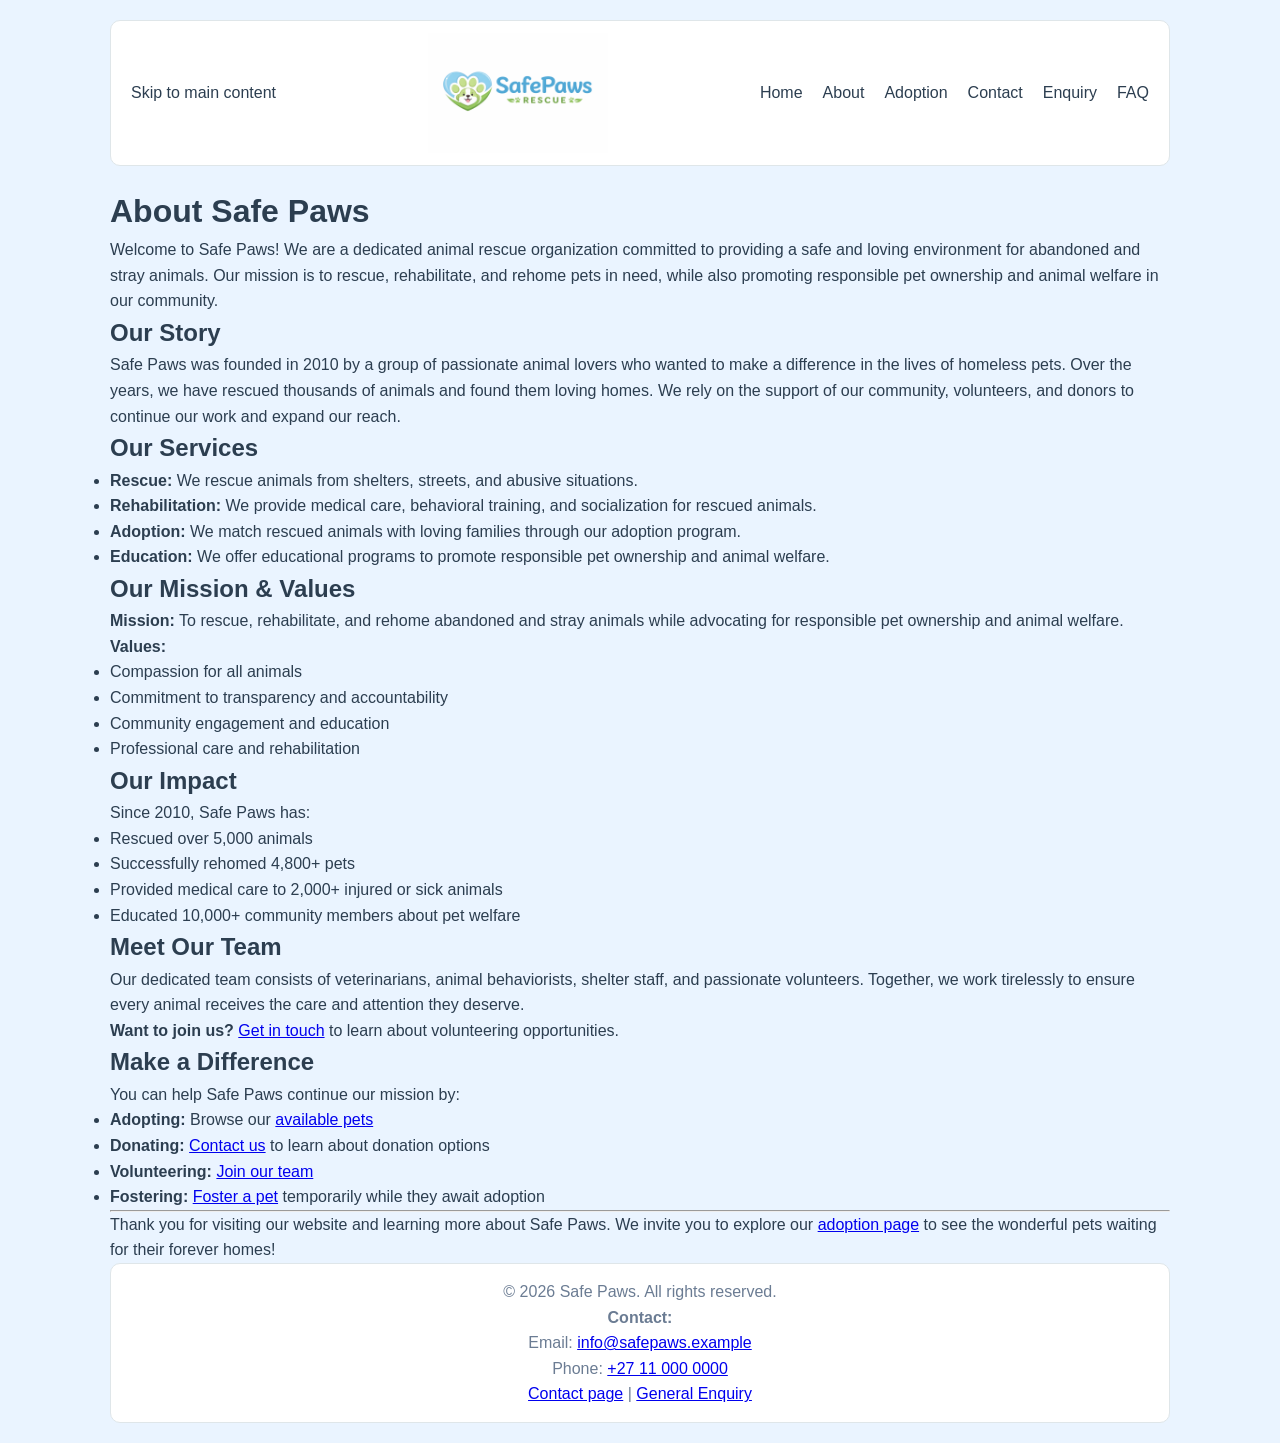
==== about.html @ 5889e3dc "Refactor website structure: add shared header, footer, and form components; update navigation and st" ====
<!DOCTYPE html>
<html lang="en">
<head>
    <meta charset="UTF-8">
    <meta name="viewport" content="width=device-width, initial-scale=1.0">
    <link rel="icon" href="./images/favicon.ico" type="image/x-icon">
    <link rel="stylesheet" href="./css/base.css">
    <title>About</title>
</head>
<body>
    <div class="container">
    <header class="navbar">
        <p><a href="#main-content">Skip to main content</a></p>
        <img src="./images/SafePaws_Logo.png" alt="Safe Paws Logo" height="120" width="180" class="logo">
        <nav aria-label="Main navigation">
            <ul>
                <li><a href="index.html">Home</a></li>
                <li><a href="about.html" aria-current="page">About</a></li>
                <li><a href="adoption.html">Adoption</a></li>
                <li><a href="contact.html">Contact</a></li>
                <li><a href="enquiry.html">Enquiry</a></li>
                <li><a href="faq.html">FAQ</a></li>
            </ul>
        </nav>
    </header>

    <main id="main-content">
        <h1>About Safe Paws</h1>
        <p>Welcome to Safe Paws! We are a dedicated animal rescue organization committed to providing a safe and loving environment for abandoned and stray animals. Our mission is to rescue, rehabilitate, and rehome pets in need, while also promoting responsible pet ownership and animal welfare in our community.</p>

        <section aria-labelledby="story-title">
            <h2 id="story-title">Our Story</h2>
            <p>Safe Paws was founded in 2010 by a group of passionate animal lovers who wanted to make a difference in the lives of homeless pets. Over the years, we have rescued thousands of animals and found them loving homes. We rely on the support of our community, volunteers, and donors to continue our work and expand our reach.</p>
        </section>

        <section aria-labelledby="services-title">
            <h2 id="services-title">Our Services</h2>
            <ul>
                <li><strong>Rescue:</strong> We rescue animals from shelters, streets, and abusive situations.</li>
                <li><strong>Rehabilitation:</strong> We provide medical care, behavioral training, and socialization for rescued animals.</li>
                <li><strong>Adoption:</strong> We match rescued animals with loving families through our adoption program.</li>
                <li><strong>Education:</strong> We offer educational programs to promote responsible pet ownership and animal welfare.</li>
            </ul>
        </section>

        <section aria-labelledby="mission-title">
            <h2 id="mission-title">Our Mission & Values</h2>
            <p><strong>Mission:</strong> To rescue, rehabilitate, and rehome abandoned and stray animals while advocating for responsible pet ownership and animal welfare.</p>
            <p><strong>Values:</strong></p>
            <ul>
                <li>Compassion for all animals</li>
                <li>Commitment to transparency and accountability</li>
                <li>Community engagement and education</li>
                <li>Professional care and rehabilitation</li>
            </ul>
        </section>

        <section aria-labelledby="impact-title">
            <h2 id="impact-title">Our Impact</h2>
            <p>Since 2010, Safe Paws has:</p>
            <ul>
                <li>Rescued over 5,000 animals</li>
                <li>Successfully rehomed 4,800+ pets</li>
                <li>Provided medical care to 2,000+ injured or sick animals</li>
                <li>Educated 10,000+ community members about pet welfare</li>
            </ul>
        </section>

        <section aria-labelledby="team-title">
            <h2 id="team-title">Meet Our Team</h2>
            <p>Our dedicated team consists of veterinarians, animal behaviorists, shelter staff, and passionate volunteers. Together, we work tirelessly to ensure every animal receives the care and attention they deserve.</p>
            <p><strong>Want to join us?</strong> <a href="contact.html">Get in touch</a> to learn about volunteering opportunities.</p>
        </section>

        <section aria-labelledby="cta-title">
            <h2 id="cta-title">Make a Difference</h2>
            <p>You can help Safe Paws continue our mission by:</p>
            <ul>
                <li><strong>Adopting:</strong> Browse our <a href="adoption.html">available pets</a></li>
                <li><strong>Donating:</strong> <a href="contact.html">Contact us</a> to learn about donation options</li>
                <li><strong>Volunteering:</strong> <a href="contact.html">Join our team</a></li>
                <li><strong>Fostering:</strong> <a href="contact.html">Foster a pet</a> temporarily while they await adoption</li>
            </ul>
        </section>

        <hr>

        <p>Thank you for visiting our website and learning more about Safe Paws. We invite you to explore our <a href="adoption.html">adoption page</a> to see the wonderful pets waiting for their forever homes!</p>
    </main>

    <footer class="footer">
        <p>&copy; 2026 Safe Paws. All rights reserved.</p>
        <p><strong>Contact:</strong></p>
        <p>Email: <a href="mailto:info@safepaws.example">info@safepaws.example</a></p>
        <p>Phone: <a href="tel:+27110000000">+27 11 000 0000</a></p>
        <p><a href="contact.html">Contact page</a> | <a href="enquiry.html">General Enquiry</a></p>
    </footer>
    </div>
</body>
</html>
---- css/base.css ----
/* =========================
   ROOT VARIABLES (THEME)
========================= */
:root {
  --primary-blue: #4a90e2;
  --soft-blue: #eaf4ff;
  --primary-green: #6fcf97;
  --soft-green: #eafaf1;
  --white: #ffffff;
  --text-dark: #2c3e50;
  --text-light: #6b7c93;
  --border-color: #dfe6e9;

  --radius: 10px;
  --spacing: 16px;
  --transition: 0.3s ease;
}

/* =========================
   GLOBAL STYLES
========================= */
* {
  margin: 0;
  padding: 0;
  box-sizing: border-box;
}

html {
  scroll-behavior: smooth;
}

@media (prefers-reduced-motion: reduce) {
  html {
    scroll-behavior: auto;
  }
}

body {
  font-family: "Segoe UI", "Helvetica Neue", Arial, sans-serif;
  background: var(--soft-blue);
  color: var(--text-dark);
  line-height: 1.6;
}

/* =========================
   CONTAINER
========================= */
.container {
  max-width: 1100px;
  margin: 0 auto;
  padding: 20px;
}

/* =========================
   NAVBAR
========================= */
.navbar {
  display: flex;
  justify-content: space-between;
  align-items: center;
  background: var(--white);
  border: 1px solid var(--border-color);
  border-radius: var(--radius);
  padding: 12px 20px;
  margin-bottom: 20px;
}

.navbar .logo {
  font-weight: bold;
  color: var(--primary-blue);
}

.navbar ul {
  display: flex;
  list-style: none;
  gap: 20px;
}

.navbar a {
  text-decoration: none;
  color: var(--text-dark);
  transition: var(--transition);
}

.navbar a:hover {
  color: var(--primary-green);
}

/* =========================
   HERO SECTION
========================= */
#hero {
  background: var(--white);
  border: 1px solid var(--border-color);
  border-radius: var(--radius);
  text-align: center;
  padding: 40px 20px;
  margin-bottom: 30px;
}

#hero h1 {
  margin-bottom: 10px;
}

#hero p {
  color: var(--text-light);
  margin-bottom: 20px;
}

#hero button {
  background: var(--primary-green);
  color: white;
  border: none;
  padding: 10px 20px;
  border-radius: var(--radius);
  cursor: pointer;
  transition: var(--transition);
}

#hero button:hover {
  background: #57b87d;
}

/* =========================
   SECTION HEADINGS
========================= */
.section-title {
  text-align: center;
  margin: 20px 0;
  font-weight: 600;
  color: var(--text-dark);
}

/* =========================
   FEATURED ANIMALS
========================= */
.cards {
  display: flex;
  gap: 20px;
  justify-content: space-between;
  margin-bottom: 30px;
}

.card {
  flex: 1;
  background: var(--white);
  border: 1px solid var(--border-color);
  border-radius: var(--radius);
  padding: 20px;
  text-align: center;
  transition: var(--transition);
}

.card:hover {
  transform: translateY(-5px);
  box-shadow: 0 4px 12px rgba(0,0,0,0.08);
}

/* =========================
   ABOUT SECTION
========================= */
.about {
  background: var(--white);
  border: 1px solid var(--border-color);
  border-radius: var(--radius);
  padding: 30px;
  margin-bottom: 30px;
}

button {
  background: var(--primary-green);
  color: white;
  border: none;
  padding: 10px 20px;
  border-radius: var(--radius);
  cursor: pointer;
  transition: var(--transition);
}

button:hover {
  background: #57b87d;
}

/* =========================
   FOOTER
========================= */
.footer {
  text-align: center;
  padding: 15px;
  background: var(--white);
  border: 1px solid var(--border-color);
  border-radius: var(--radius);
  color: var(--text-light);
}

/* =========================
   RESPONSIVE
========================= */
@media (max-width: 768px) {
  .cards {
    flex-direction: column;
  }

  .navbar ul {
    gap: 10px;
  }
}
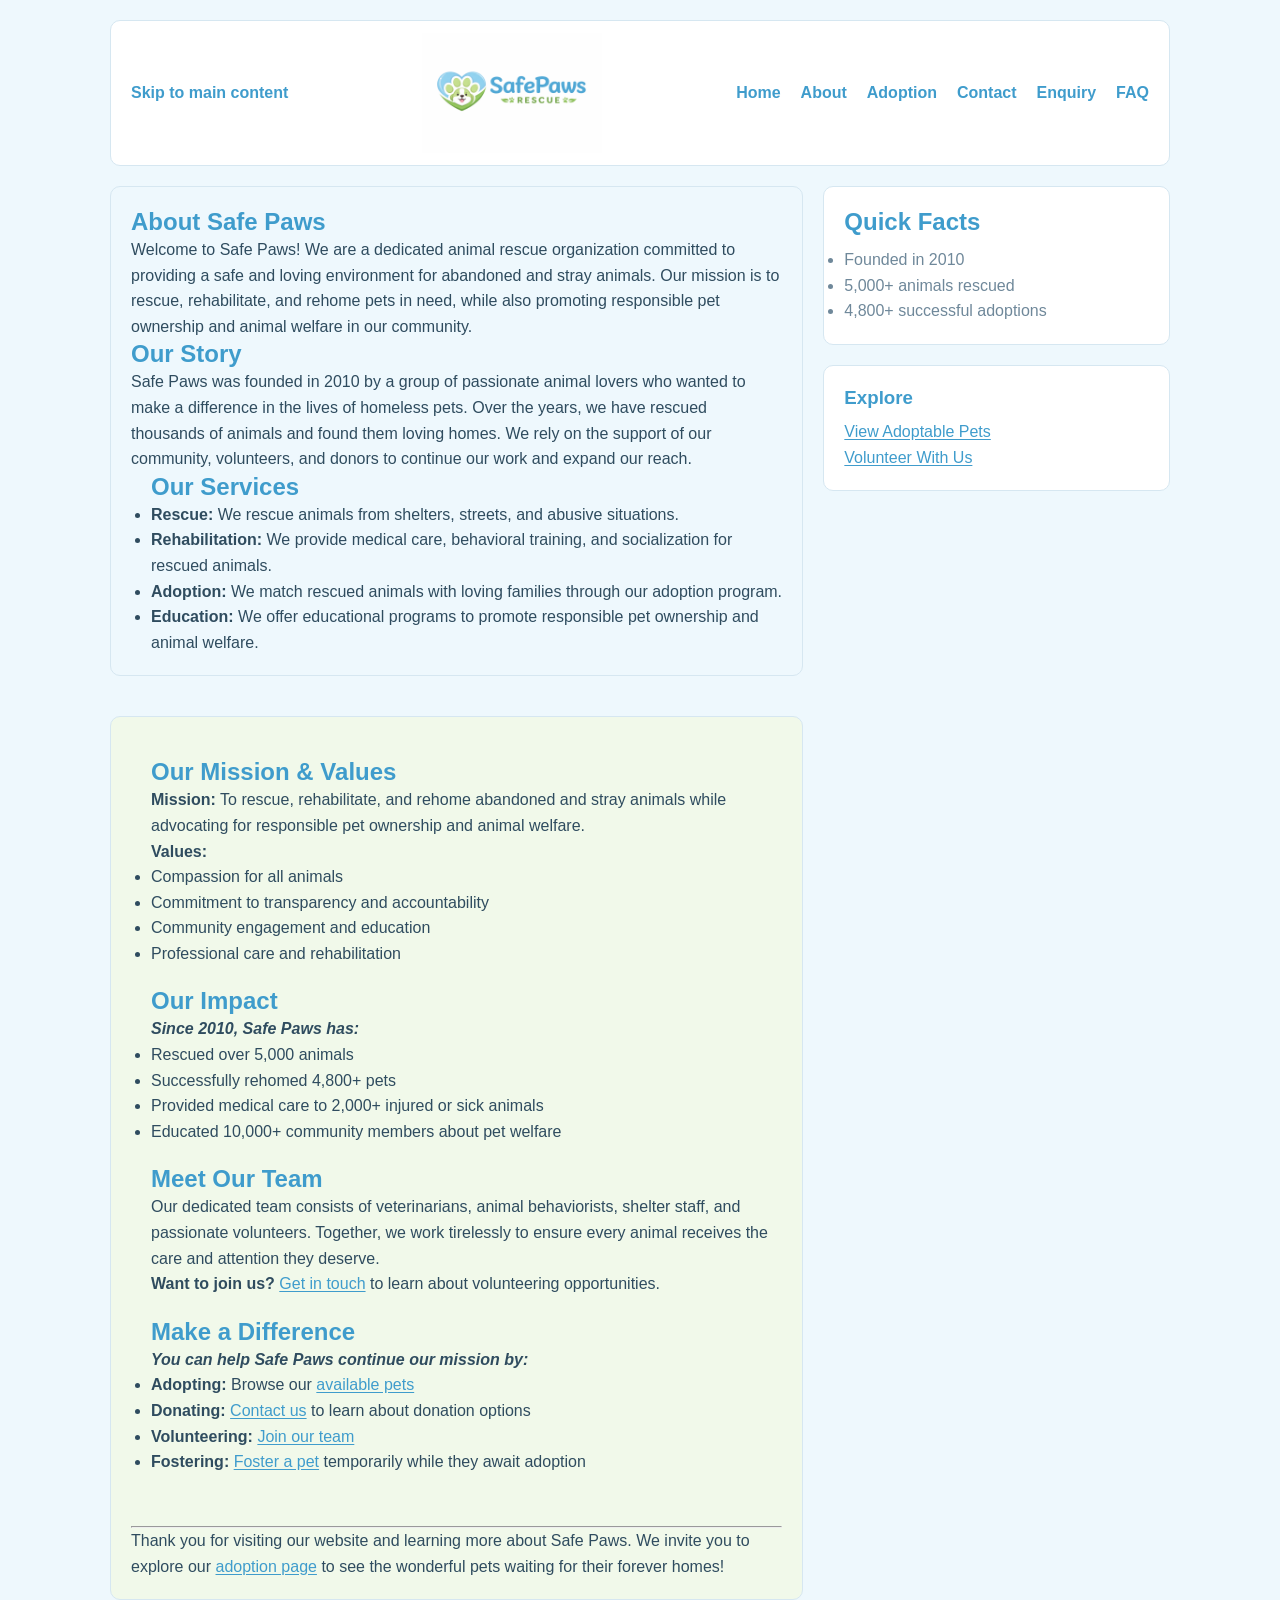
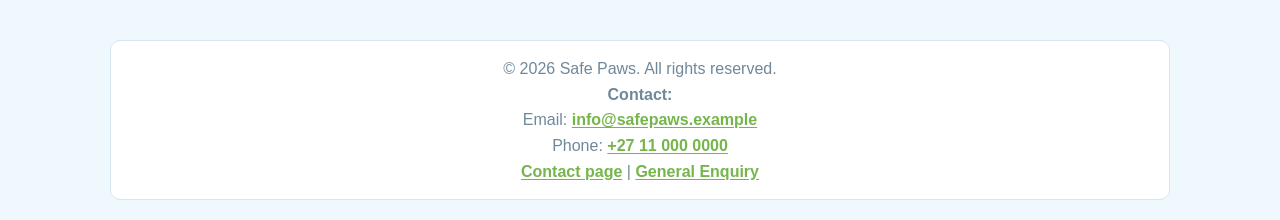
==== commit de43482b: "WIP: This is the initial commitAdd new images and create index.html for Safe Paws website - Added va" ====
--- a/about.html
+++ b/about.html
@@ -5,6 +5,7 @@
     <meta name="viewport" content="width=device-width, initial-scale=1.0">
     <link rel="icon" href="./images/favicon.ico" type="image/x-icon">
     <link rel="stylesheet" href="./css/base.css">
+    <link rel="stylesheet" href="./css/about.css">
     <title>About</title>
 </head>
 <body>
@@ -24,8 +25,9 @@
         </nav>
     </header>
 
-    <main id="main-content">
-        <h1>About Safe Paws</h1>
+    <main id="main-content" class="page-layout">
+    <section class="layout-section panel" aria-labelledby="about-main-title">
+        <h1 id="about-main-title">About Safe Paws</h1>
         <p>Welcome to Safe Paws! We are a dedicated animal rescue organization committed to providing a safe and loving environment for abandoned and stray animals. Our mission is to rescue, rehabilitate, and rehome pets in need, while also promoting responsible pet ownership and animal welfare in our community.</p>
 
         <section aria-labelledby="story-title">
@@ -33,7 +35,7 @@
             <p>Safe Paws was founded in 2010 by a group of passionate animal lovers who wanted to make a difference in the lives of homeless pets. Over the years, we have rescued thousands of animals and found them loving homes. We rely on the support of our community, volunteers, and donors to continue our work and expand our reach.</p>
         </section>
 
-        <section aria-labelledby="services-title">
+        <section class="our_service" aria-labelledby="services-title">
             <h2 id="services-title">Our Services</h2>
             <ul>
                 <li><strong>Rescue:</strong> We rescue animals from shelters, streets, and abusive situations.</li>
@@ -42,7 +44,9 @@
                 <li><strong>Education:</strong> We offer educational programs to promote responsible pet ownership and animal welfare.</li>
             </ul>
         </section>
+    </section>
 
+    <article class="layout-article panel" aria-labelledby="mission-title">
         <section aria-labelledby="mission-title">
             <h2 id="mission-title">Our Mission & Values</h2>
             <p><strong>Mission:</strong> To rescue, rehabilitate, and rehome abandoned and stray animals while advocating for responsible pet ownership and animal welfare.</p>
@@ -57,7 +61,7 @@
 
         <section aria-labelledby="impact-title">
             <h2 id="impact-title">Our Impact</h2>
-            <p>Since 2010, Safe Paws has:</p>
+            <p><strong><i>Since 2010, Safe Paws has:</i></strong></p>
             <ul>
                 <li>Rescued over 5,000 animals</li>
                 <li>Successfully rehomed 4,800+ pets</li>
@@ -74,7 +78,8 @@
 
         <section aria-labelledby="cta-title">
             <h2 id="cta-title">Make a Difference</h2>
-            <p>You can help Safe Paws continue our mission by:</p>
+            <p><strong>
+                <i>You can help Safe Paws continue our mission by:</i></strong></p>
             <ul>
                 <li><strong>Adopting:</strong> Browse our <a href="adoption.html">available pets</a></li>
                 <li><strong>Donating:</strong> <a href="contact.html">Contact us</a> to learn about donation options</li>
@@ -82,10 +87,28 @@
                 <li><strong>Fostering:</strong> <a href="contact.html">Foster a pet</a> temporarily while they await adoption</li>
             </ul>
         </section>
-
+        <br><br>
         <hr>
 
-        <p>Thank you for visiting our website and learning more about Safe Paws. We invite you to explore our <a href="adoption.html">adoption page</a> to see the wonderful pets waiting for their forever homes!</p>
+        <p>Thank you for visiting our website and learning more about Safe Paws. We invite you to explore our
+            <a href="adoption.html">adoption page</a> to see the wonderful pets waiting for their forever homes!</p>
+    </article>
+
+    <aside class="layout-aside" aria-label="About page highlights">
+        <section class="panel" aria-labelledby="about-quick-facts-title">
+            <h2 id="about-quick-facts-title">Quick Facts</h2>
+            <ul>
+                <li>Founded in 2010</li>
+                <li>5,000+ animals rescued</li>
+                <li>4,800+ successful adoptions</li>
+            </ul>
+        </section>
+        <section class="panel" aria-labelledby="about-links-title">
+            <h3 id="about-links-title">Explore</h3>
+            <p><a href="adoption.html">View Adoptable Pets</a></p>
+            <p><a href="contact.html">Volunteer With Us</a></p>
+        </section>
+    </aside>
     </main>
 
     <footer class="footer">
--- a/css/base.css
+++ b/css/base.css
@@ -2,14 +2,19 @@
    ROOT VARIABLES (THEME)
 ========================= */
 :root {
-  --primary-blue: #4a90e2;
-  --soft-blue: #eaf4ff;
-  --primary-green: #6fcf97;
-  --soft-green: #eafaf1;
+  --primary-blue: #55a9d8;
+  --soft-blue: #eef8fd;
+  --primary-green: #75b54a;
+  --soft-green: #f1f9ea;
   --white: #ffffff;
-  --text-dark: #2c3e50;
-  --text-light: #6b7c93;
-  --border-color: #dfe6e9;
+  --text-dark: #2f4c5f;
+  --text-light: #6f889a;
+  --text-soft: #7f97a7;
+  --label-dark: #29475a;
+  --text-heading: #3f9ccc;
+  --link-color: #3f9ccc;
+  --link-hover: #68a83f;
+  --border-color: #d6e7f1;
 
   --radius: 10px;
   --spacing: 16px;
@@ -42,6 +47,24 @@
   line-height: 1.6;
 }
 
+h1,
+h2,
+h3,
+h4 {
+  color: var(--text-heading);
+  line-height: 1.25;
+}
+
+a {
+  color: var(--link-color);
+  text-underline-offset: 2px;
+  transition: color var(--transition);
+}
+
+a:hover {
+  color: var(--link-hover);
+}
+
 /* =========================
    CONTAINER
 ========================= */
@@ -51,6 +74,100 @@
   padding: 20px;
 }
 
+main.page-layout {
+  display: grid;
+  grid-template-columns: 2fr 1fr;
+  grid-template-areas:
+    "section aside"
+    "article aside";
+  gap: 20px;
+  margin-bottom: 20px;
+}
+
+.layout-section {
+  grid-area: section;
+}
+
+.layout-article {
+  grid-area: article;
+}
+
+.layout-aside {
+  grid-area: aside;
+}
+
+.panel {
+  background: var(--white);
+  border: 1px solid var(--border-color);
+  border-radius: var(--radius);
+  padding: 20px;
+  margin-bottom: 20px;
+}
+
+.layout-aside .panel h2,
+.layout-aside .panel h3 {
+  margin-bottom: 10px;
+}
+
+.layout-aside .panel p,
+.layout-aside .panel li {
+  color: var(--text-light);
+}
+
+.slideshow {
+  position: relative;
+  width: 100%;
+  max-width: 320px;
+  height: 260px;
+  margin: 0 auto;
+  border-radius: var(--radius);
+  overflow: hidden;
+  border: 1px solid var(--border-color);
+}
+
+.slide {
+  position: absolute;
+  inset: 0;
+  opacity: 0;
+  animation: fadeSlide 12s infinite;
+}
+
+.slide img {
+  width: 100%;
+  height: 100%;
+  object-fit: cover;
+}
+
+.slide:nth-child(1) {
+  animation-delay: 0s;
+}
+
+.slide:nth-child(2) {
+  animation-delay: 4s;
+}
+
+.slide:nth-child(3) {
+  animation-delay: 8s;
+}
+
+@keyframes fadeSlide {
+  0% {
+    opacity: 0;
+  }
+  8% {
+    opacity: 1;
+  }
+  28% {
+    opacity: 1;
+  }
+  36% {
+    opacity: 0;
+  }
+  100% {
+    opacity: 0;
+  }
+}
+
 /* =========================
    NAVBAR
 ========================= */
@@ -78,12 +195,13 @@
 
 .navbar a {
   text-decoration: none;
-  color: var(--text-dark);
+  color: var(--text-heading);
+  font-weight: 600;
   transition: var(--transition);
 }
 
 .navbar a:hover {
-  color: var(--primary-green);
+  color: var(--link-hover);
 }
 
 /* =========================
@@ -128,7 +246,7 @@
   text-align: center;
   margin: 20px 0;
   font-weight: 600;
-  color: var(--text-dark);
+  color: var(--text-heading);
 }
 
 /* =========================
@@ -156,6 +274,24 @@
   box-shadow: 0 4px 12px rgba(0,0,0,0.08);
 }
 
+.card p,
+.card figcaption,
+.card details {
+  color: var(--text-soft);
+}
+
+label,
+legend {
+  color: var(--label-dark);
+  font-weight: 600;
+}
+
+input,
+select,
+textarea {
+  color: var(--text-dark);
+}
+
 /* =========================
    ABOUT SECTION
 ========================= */
@@ -193,10 +329,27 @@
   color: var(--text-light);
 }
 
+.footer a {
+  color: var(--primary-green);
+  font-weight: 600;
+}
+
+.footer a:hover {
+  color: var(--text-heading);
+}
+
 /* =========================
    RESPONSIVE
 ========================= */
 @media (max-width: 768px) {
+  main.page-layout {
+    grid-template-columns: 1fr;
+    grid-template-areas:
+      "section"
+      "article"
+      "aside";
+  }
+
   .cards {
     flex-direction: column;
   }
--- a/css/about.css
+++ b/css/about.css
@@ -0,0 +1,15 @@
+/* Page-specific styles for about.html */
+.layout-section {
+    background: var(--soft-blue);
+}
+.our_service {
+    margin-left: 20px;
+}
+.layout-article {
+    background: var(--soft-green);
+}
+.layout-article section {
+    margin-left: 20px;
+    margin-top: 20px;
+}
+/* Add about page overrides below this line */
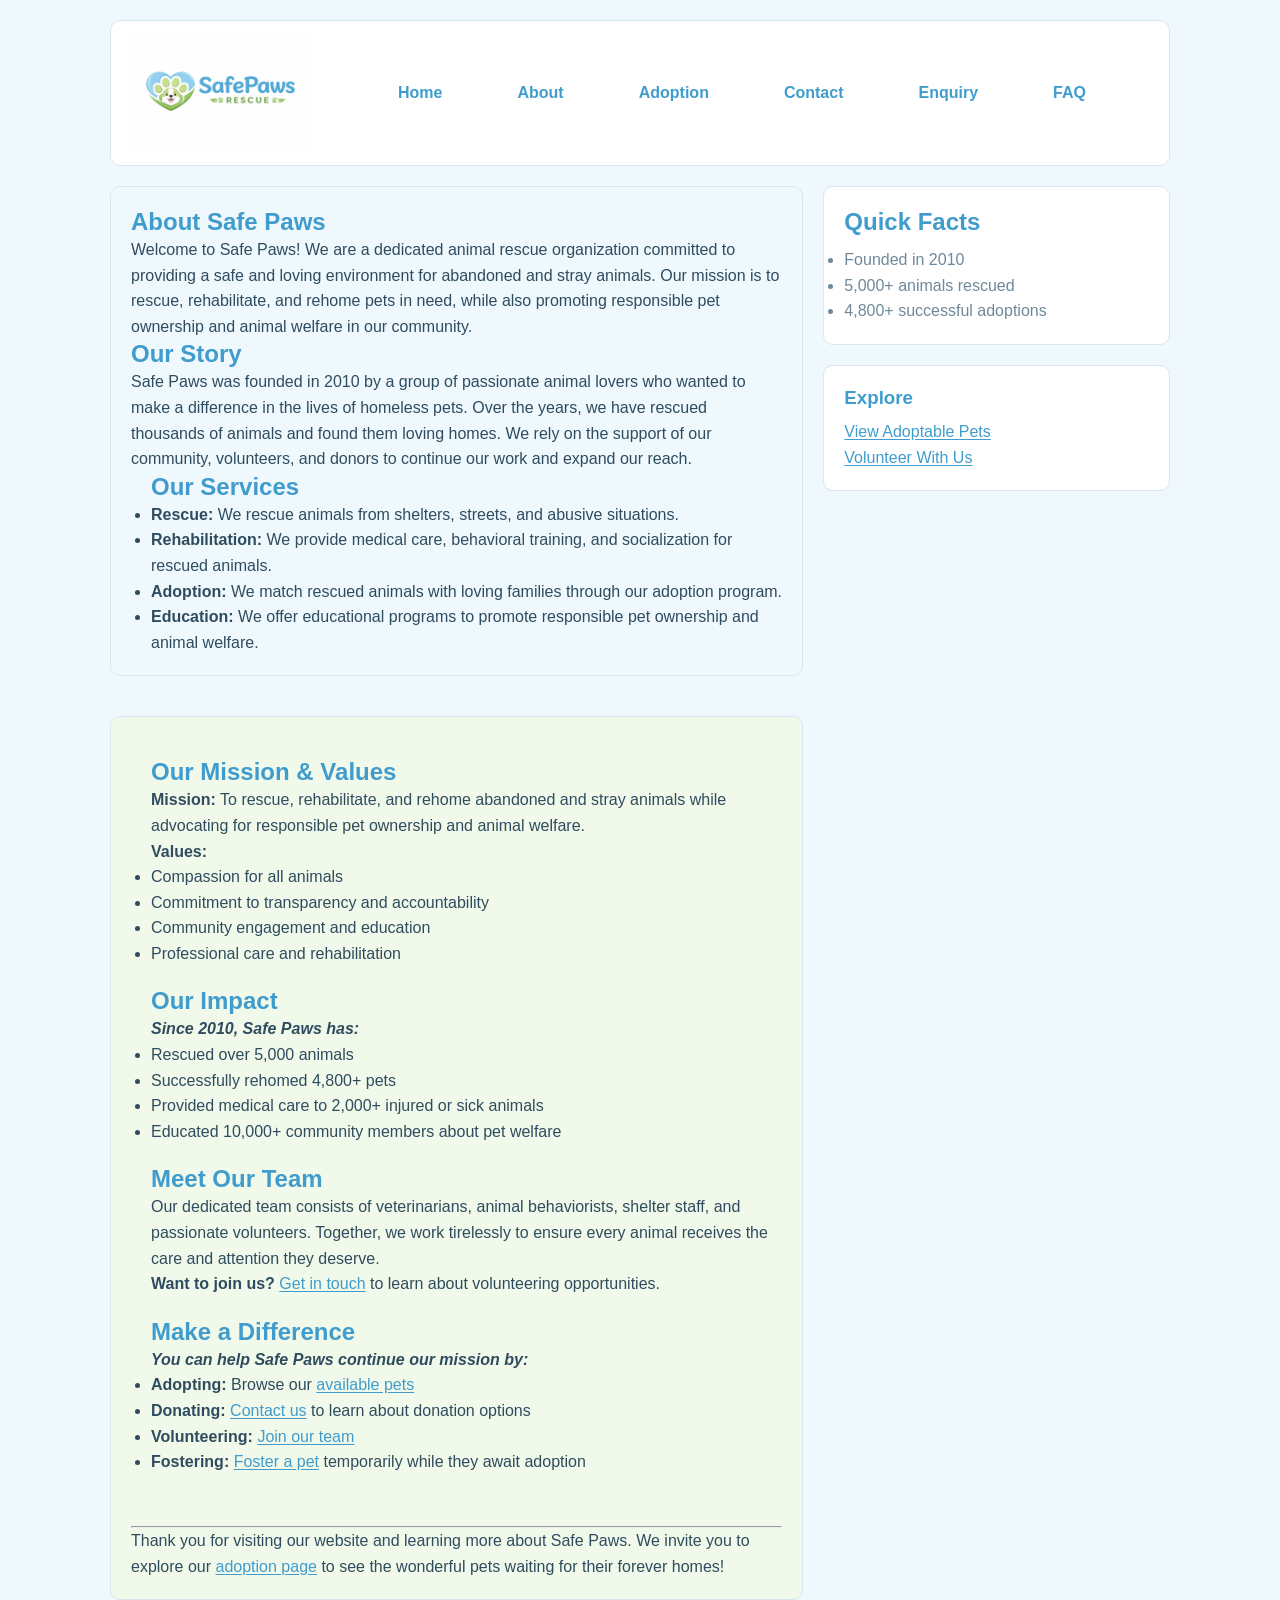
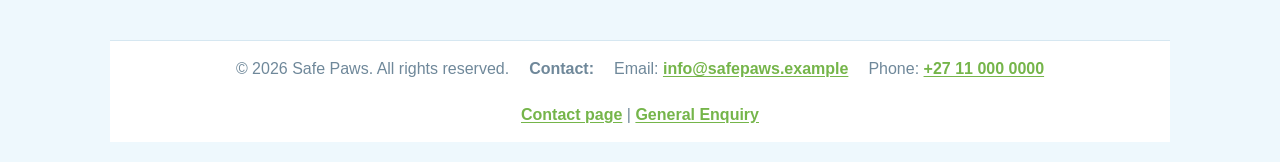
==== commit 183f9657: "WIP added styling for few pages Co-authored-by: Copilot <copilot@github.com>" ====
--- a/about.html
+++ b/about.html
@@ -11,7 +11,6 @@
 <body>
     <div class="container">
     <header class="navbar">
-        <p><a href="#main-content">Skip to main content</a></p>
         <img src="./images/SafePaws_Logo.png" alt="Safe Paws Logo" height="120" width="180" class="logo">
         <nav aria-label="Main navigation">
             <ul>
--- a/css/base.css
+++ b/css/base.css
@@ -173,8 +173,9 @@
 ========================= */
 .navbar {
   display: flex;
-  justify-content: space-between;
+  justify-content: flex-start;
   align-items: center;
+  gap: 24px;
   background: var(--white);
   border: 1px solid var(--border-color);
   border-radius: var(--radius);
@@ -185,12 +186,20 @@
 .navbar .logo {
   font-weight: bold;
   color: var(--primary-blue);
+  flex-shrink: 0;
+}
+
+.navbar nav {
+  flex: 1;
 }
 
 .navbar ul {
   display: flex;
+  justify-content: space-evenly;
+  align-items: center;
   list-style: none;
-  gap: 20px;
+  gap: 12px;
+  width: 100%;
 }
 
 .navbar a {
@@ -321,12 +330,16 @@
    FOOTER
 ========================= */
 .footer {
-  text-align: center;
-  padding: 15px;
-  background: var(--white);
-  border: 1px solid var(--border-color);
-  border-radius: var(--radius);
+  padding: 15px 20px;
+  background: var(--white);
+  border-top: 1px solid var(--border-color);
   color: var(--text-light);
+  gap: 20px;
+  justify-content: center;
+  flex-wrap: wrap; /* allow wrapping on small screens */
+  display: flex;
+  text-align: left; /* align left for better readability */
+
 }
 
 .footer a {
@@ -336,6 +349,9 @@
 
 .footer a:hover {
   color: var(--text-heading);
+}
+.footer p {
+    margin: 0;
 }
 
 /* =========================
@@ -355,6 +371,8 @@
   }
 
   .navbar ul {
+    justify-content: center;
+    flex-wrap: wrap;
     gap: 10px;
   }
 }
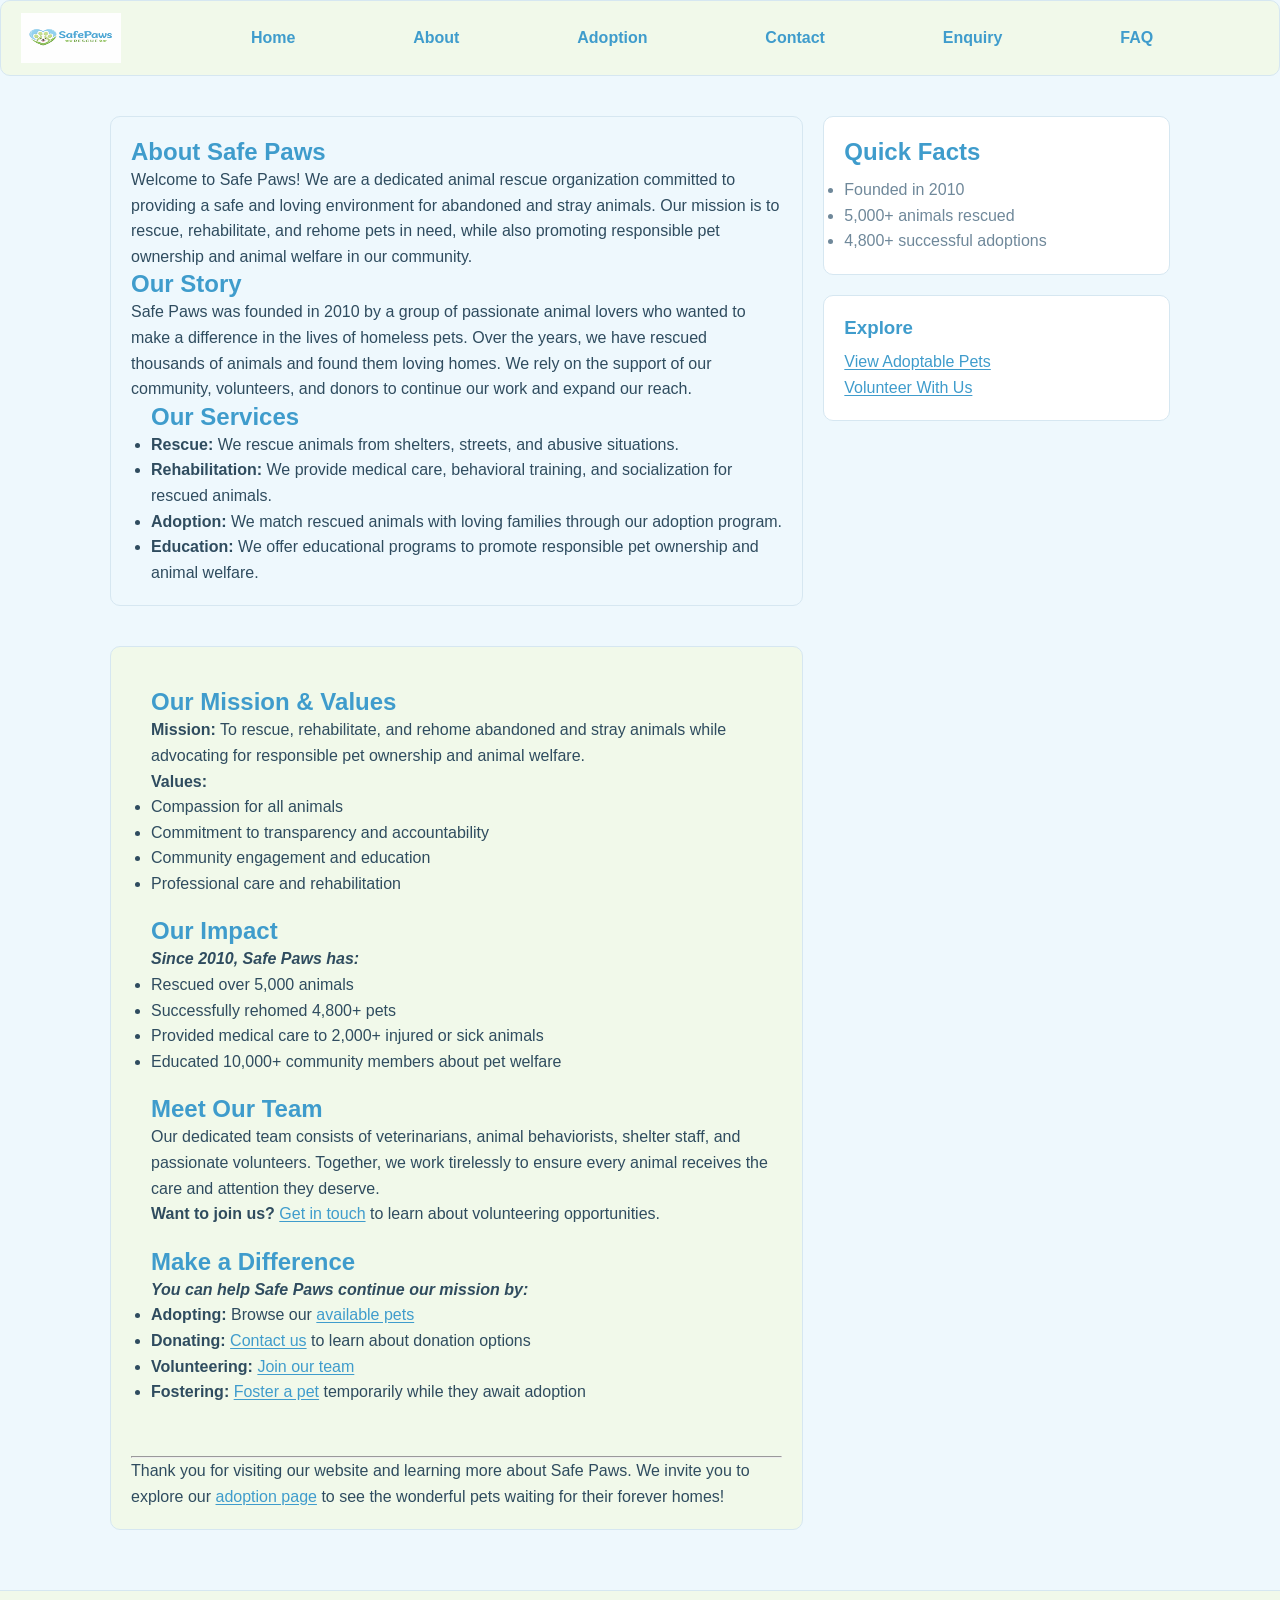
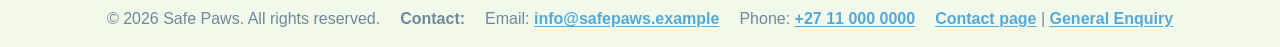
==== commit 9dc7f050: "Refactor: Update logo size and footer structure across multiple pages; enhance styling in CSS Co-aut" ====
--- a/about.html
+++ b/about.html
@@ -9,9 +9,8 @@
     <title>About</title>
 </head>
 <body>
-    <div class="container">
     <header class="navbar">
-        <img src="./images/SafePaws_Logo.png" alt="Safe Paws Logo" height="120" width="180" class="logo">
+        <img src="./images/SafePaws_Logo.png" alt="Safe Paws Logo" height="50" width="100" class="logo">
         <nav aria-label="Main navigation">
             <ul>
                 <li><a href="index.html">Home</a></li>
@@ -23,6 +22,7 @@
             </ul>
         </nav>
     </header>
+    <div class="container">
 
     <main id="main-content" class="page-layout">
     <section class="layout-section panel" aria-labelledby="about-main-title">
@@ -110,13 +110,13 @@
     </aside>
     </main>
 
-    <footer class="footer">
-        <p>&copy; 2026 Safe Paws. All rights reserved.</p>
-        <p><strong>Contact:</strong></p>
-        <p>Email: <a href="mailto:info@safepaws.example">info@safepaws.example</a></p>
-        <p>Phone: <a href="tel:+27110000000">+27 11 000 0000</a></p>
-        <p><a href="contact.html">Contact page</a> | <a href="enquiry.html">General Enquiry</a></p>
-    </footer>
-    </div>
+</div>
+<footer class="footer">
+    <p>&copy; 2026 Safe Paws. All rights reserved.</p>
+    <p><strong>Contact:</strong></p>
+    <p>Email: <a href="mailto:info@safepaws.example">info@safepaws.example</a></p>
+    <p>Phone: <a href="tel:+27110000000">+27 11 000 0000</a></p>
+    <p><a href="contact.html">Contact page</a> | <a href="enquiry.html">General Enquiry</a></p>
+</footer>
 </body>
 </html>
--- a/css/base.css
+++ b/css/base.css
@@ -176,7 +176,7 @@
   justify-content: flex-start;
   align-items: center;
   gap: 24px;
-  background: var(--white);
+  background: var(--soft-green);
   border: 1px solid var(--border-color);
   border-radius: var(--radius);
   padding: 12px 20px;
@@ -294,6 +294,11 @@
   color: var(--label-dark);
   font-weight: 600;
 }
+fieldset {
+  border: none;
+  padding: 0;
+  margin: 0;
+}
 
 input,
 select,
@@ -331,7 +336,7 @@
 ========================= */
 .footer {
   padding: 15px 20px;
-  background: var(--white);
+  background: var(--soft-green);
   border-top: 1px solid var(--border-color);
   color: var(--text-light);
   gap: 20px;
@@ -343,12 +348,12 @@
 }
 
 .footer a {
-  color: var(--primary-green);
+  color: var(--primary-blue);
   font-weight: 600;
 }
 
 .footer a:hover {
-  color: var(--text-heading);
+  color: var(--text-dark);
 }
 .footer p {
     margin: 0;
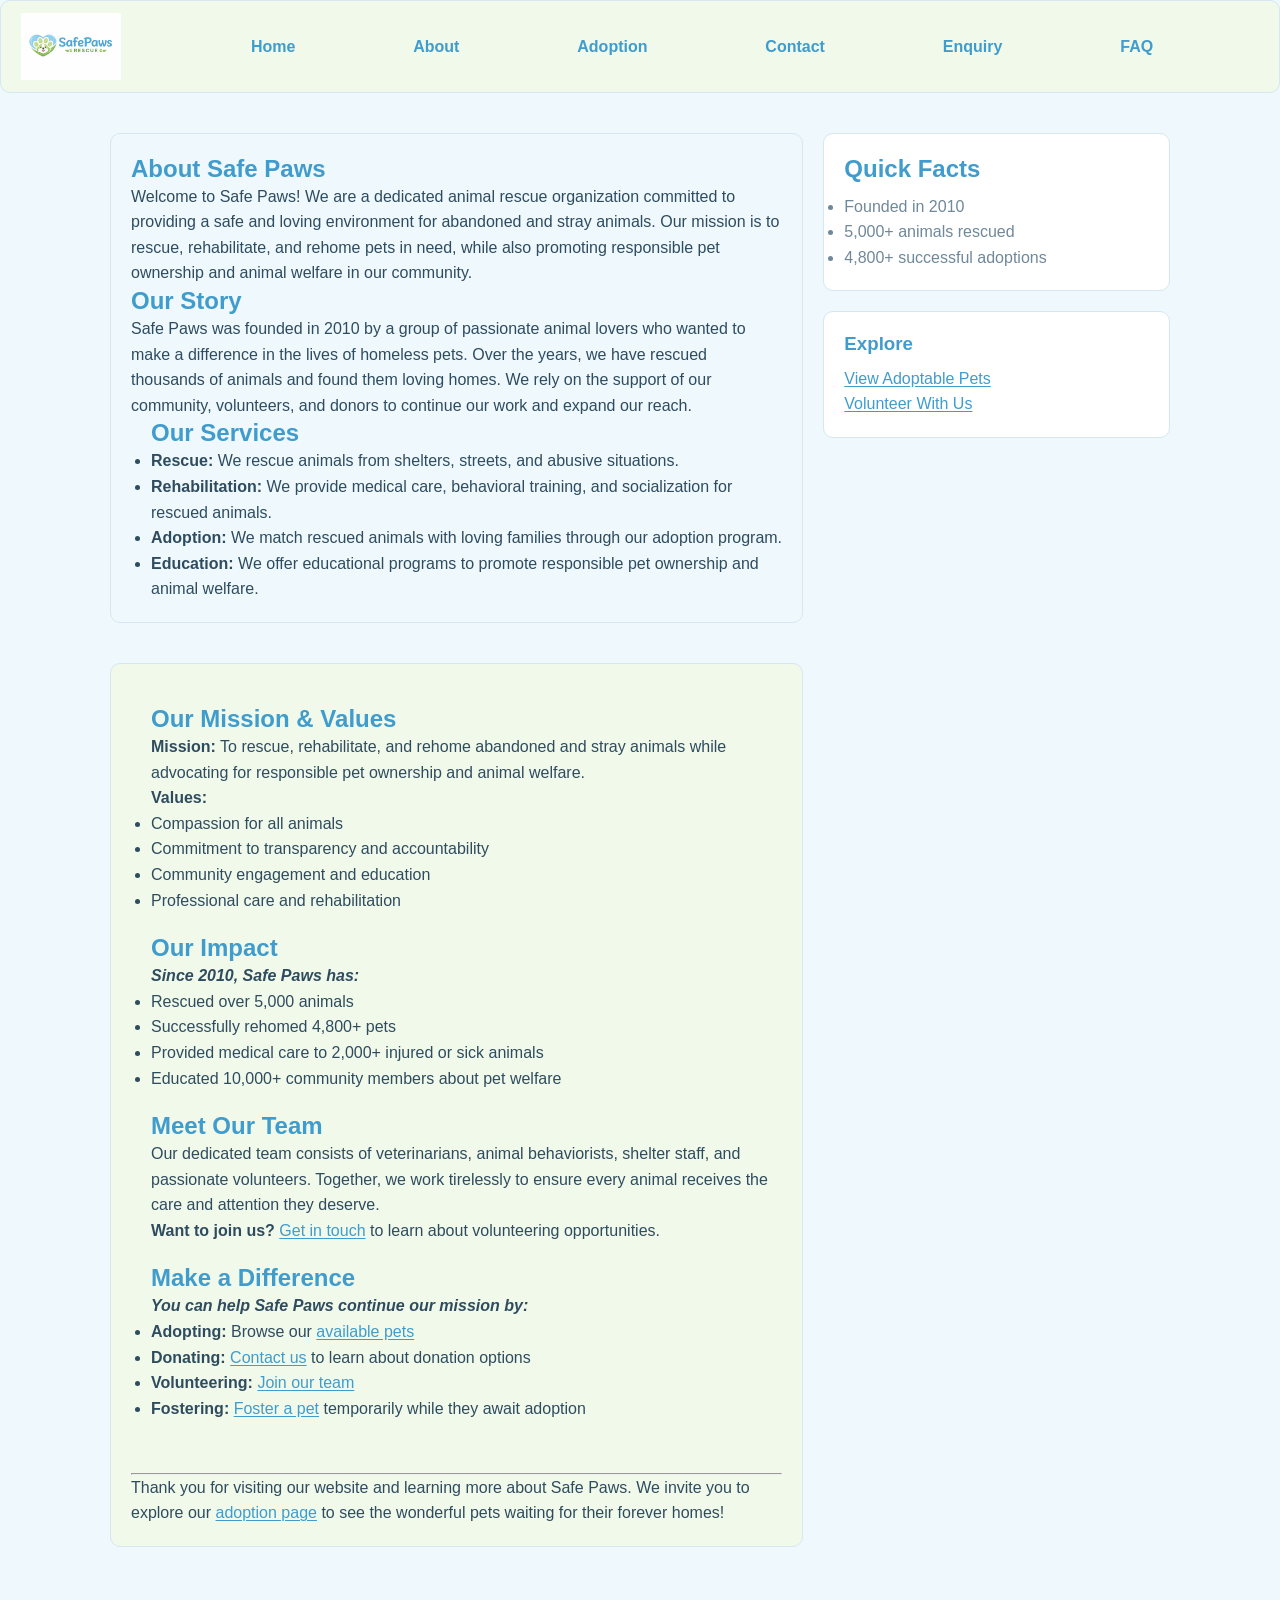
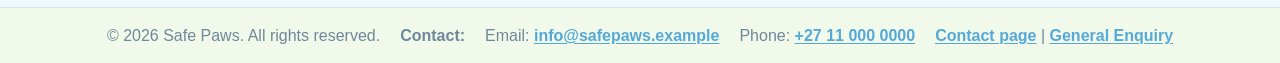
==== commit 5a916a62: "add comments" ====
--- a/about.html
+++ b/about.html
@@ -9,6 +9,7 @@
     <title>About</title>
 </head>
 <body>
+    <!-- Site header and primary navigation -->
     <header class="navbar">
         <img src="./images/SafePaws_Logo.png" alt="Safe Paws Logo" height="50" width="100" class="logo">
         <nav aria-label="Main navigation">
@@ -24,7 +25,9 @@
     </header>
     <div class="container">
 
+    <!-- Main page layout -->
     <main id="main-content" class="page-layout">
+    <!-- Primary content column -->
     <section class="layout-section panel" aria-labelledby="about-main-title">
         <h1 id="about-main-title">About Safe Paws</h1>
         <p>Welcome to Safe Paws! We are a dedicated animal rescue organization committed to providing a safe and loving environment for abandoned and stray animals. Our mission is to rescue, rehabilitate, and rehome pets in need, while also promoting responsible pet ownership and animal welfare in our community.</p>
@@ -93,6 +96,7 @@
             <a href="adoption.html">adoption page</a> to see the wonderful pets waiting for their forever homes!</p>
     </article>
 
+    <!-- Secondary content column -->
     <aside class="layout-aside" aria-label="About page highlights">
         <section class="panel" aria-labelledby="about-quick-facts-title">
             <h2 id="about-quick-facts-title">Quick Facts</h2>
@@ -111,6 +115,7 @@
     </main>
 
 </div>
+<!-- Site footer with contact shortcuts -->
 <footer class="footer">
     <p>&copy; 2026 Safe Paws. All rights reserved.</p>
     <p><strong>Contact:</strong></p>
--- a/css/base.css
+++ b/css/base.css
@@ -47,6 +47,12 @@
   line-height: 1.6;
 }
 
+img,
+video {
+  max-width: 100%;
+  height: auto;
+}
+
 h1,
 h2,
 h3,
@@ -363,6 +369,10 @@
    RESPONSIVE
 ========================= */
 @media (max-width: 768px) {
+  .container {
+    padding: 16px;
+  }
+
   main.page-layout {
     grid-template-columns: 1fr;
     grid-template-areas:
@@ -371,8 +381,25 @@
       "aside";
   }
 
+  .panel {
+    padding: 16px;
+  }
+
   .cards {
     flex-direction: column;
+  }
+
+  .navbar {
+    flex-direction: column;
+    align-items: stretch;
+    gap: 12px;
+    padding: 12px 14px;
+  }
+
+  .navbar .logo {
+    width: 140px;
+    height: auto;
+    margin: 0 auto;
   }
 
   .navbar ul {
@@ -380,4 +407,26 @@
     flex-wrap: wrap;
     gap: 10px;
   }
-}
+
+  .footer {
+    flex-direction: column;
+    align-items: flex-start;
+    gap: 8px;
+  }
+}
+
+@media (max-width: 480px) {
+  .container {
+    padding: 12px;
+  }
+
+  #hero {
+    padding: 28px 14px;
+  }
+
+  #hero button,
+  button[type="submit"],
+  button[type="reset"] {
+    width: 100%;
+  }
+}
--- a/css/about.css
+++ b/css/about.css
@@ -12,4 +12,11 @@
     margin-left: 20px;
     margin-top: 20px;
 }
+
+@media (max-width: 768px) {
+    .our_service,
+    .layout-article section {
+        margin-left: 0;
+    }
+}
 /* Add about page overrides below this line */
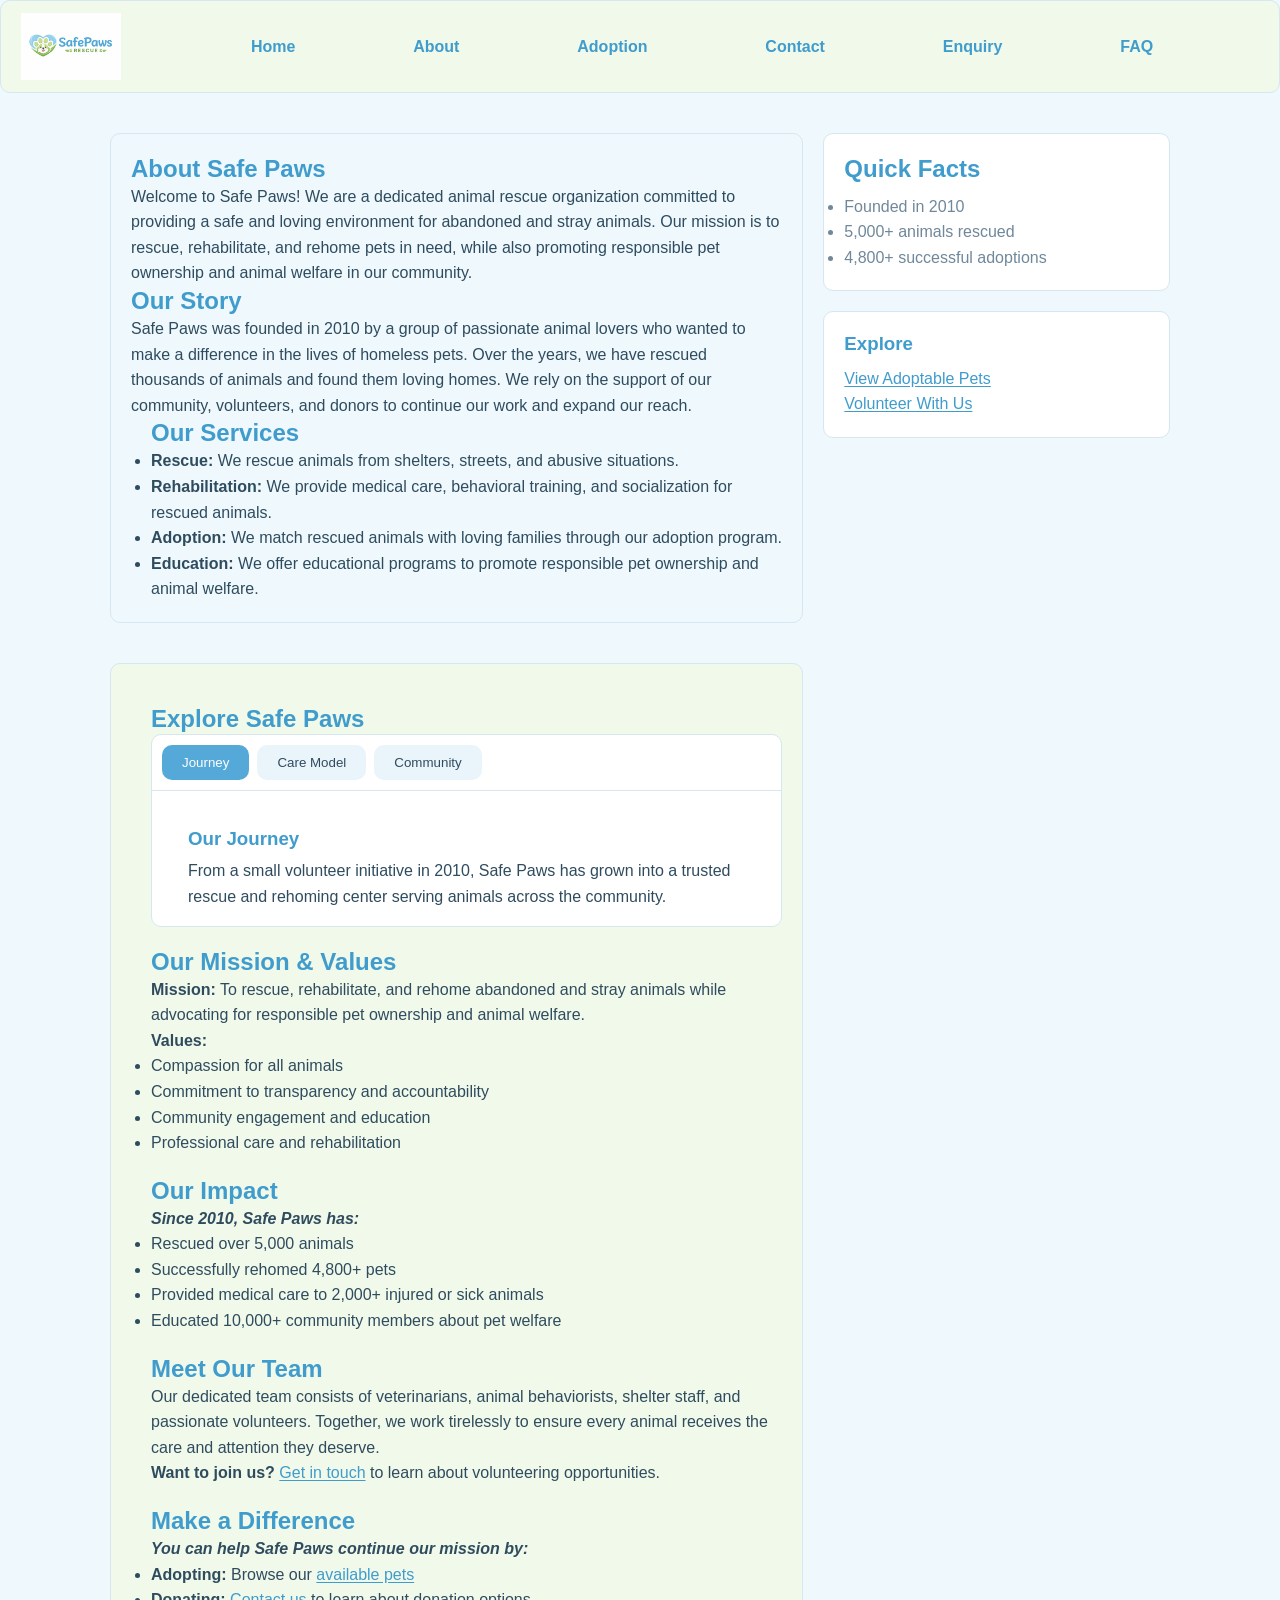
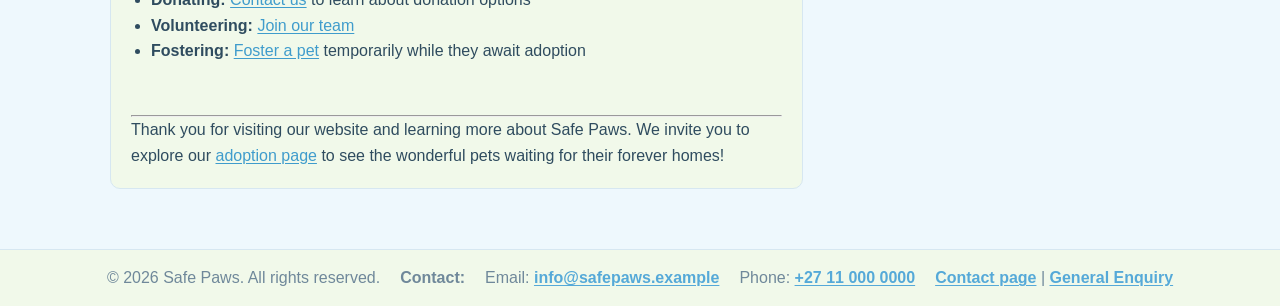
==== commit 040e4b8f: "Update functionality and introduce js" ====
--- a/about.html
+++ b/about.html
@@ -49,6 +49,32 @@
     </section>
 
     <article class="layout-article panel" aria-labelledby="mission-title">
+        <section aria-labelledby="about-tabs-heading">
+            <h2 id="about-tabs-heading">Explore Safe Paws</h2>
+            <div class="tabs" data-tabs>
+                <div class="tab-list" role="tablist" aria-label="About Safe Paws details">
+                    <button id="tab-journey" class="tab-button" role="tab" type="button" aria-selected="true" aria-controls="panel-journey" tabindex="0">Journey</button>
+                    <button id="tab-care" class="tab-button" role="tab" type="button" aria-selected="false" aria-controls="panel-care" tabindex="-1">Care Model</button>
+                    <button id="tab-community" class="tab-button" role="tab" type="button" aria-selected="false" aria-controls="panel-community" tabindex="-1">Community</button>
+                </div>
+
+                <section id="panel-journey" class="tab-panel" role="tabpanel" aria-labelledby="tab-journey">
+                    <h3>Our Journey</h3>
+                    <p>From a small volunteer initiative in 2010, Safe Paws has grown into a trusted rescue and rehoming center serving animals across the community.</p>
+                </section>
+
+                <section id="panel-care" class="tab-panel" role="tabpanel" aria-labelledby="tab-care" hidden>
+                    <h3>Our Care Model</h3>
+                    <p>Each rescue receives vet assessment, rehabilitation planning, behavior support, and adoption matching to ensure long-term, stable placements.</p>
+                </section>
+
+                <section id="panel-community" class="tab-panel" role="tabpanel" aria-labelledby="tab-community" hidden>
+                    <h3>Community Impact</h3>
+                    <p>We partner with schools, volunteers, and local supporters to improve animal welfare awareness and increase responsible pet ownership.</p>
+                </section>
+            </div>
+        </section>
+
         <section aria-labelledby="mission-title">
             <h2 id="mission-title">Our Mission & Values</h2>
             <p><strong>Mission:</strong> To rescue, rehabilitate, and rehome abandoned and stray animals while advocating for responsible pet ownership and animal welfare.</p>
@@ -123,5 +149,6 @@
     <p>Phone: <a href="tel:+27110000000">+27 11 000 0000</a></p>
     <p><a href="contact.html">Contact page</a> | <a href="enquiry.html">General Enquiry</a></p>
 </footer>
+<script src="./js/main.js" defer></script>
 </body>
 </html>
--- a/css/base.css
+++ b/css/base.css
@@ -338,6 +338,155 @@
 }
 
 /* =========================
+   INTERACTIVE STATES
+========================= */
+.reveal-item {
+  opacity: 0;
+  transform: translateY(16px);
+  transition: opacity 0.45s ease, transform 0.45s ease;
+}
+
+.reveal-item.is-visible {
+  opacity: 1;
+  transform: translateY(0);
+}
+
+.quick-view-btn {
+  margin-top: 10px;
+  width: 100%;
+}
+
+.tabs {
+  border: 1px solid var(--border-color);
+  border-radius: var(--radius);
+  background: var(--white);
+  margin-bottom: 20px;
+}
+
+.tab-list {
+  display: flex;
+  gap: 8px;
+  flex-wrap: wrap;
+  padding: 10px;
+  border-bottom: 1px solid var(--border-color);
+}
+
+.tab-button {
+  background: #eaf4fb;
+  color: var(--text-dark);
+}
+
+.tab-button[aria-selected="true"] {
+  background: var(--primary-blue);
+  color: var(--white);
+}
+
+.tab-panel {
+  padding: 16px;
+}
+
+.tab-panel h3 {
+  margin-bottom: 8px;
+}
+
+body.modal-open {
+  overflow: hidden;
+}
+
+.pet-modal[hidden] {
+  display: none;
+}
+
+.modal-backdrop {
+  position: fixed;
+  inset: 0;
+  background: rgba(0, 0, 0, 0.55);
+  display: grid;
+  place-items: center;
+  padding: 16px;
+  z-index: 1000;
+}
+
+.modal-card {
+  position: relative;
+  width: min(520px, 100%);
+  max-height: 90vh;
+  overflow: auto;
+  background: var(--white);
+  border: 1px solid var(--border-color);
+  border-radius: var(--radius);
+  padding: 18px;
+}
+
+.modal-close {
+  position: absolute;
+  top: 10px;
+  right: 10px;
+  width: 34px;
+  height: 34px;
+  border-radius: 999px;
+  padding: 0;
+  line-height: 1;
+}
+
+.modal-image {
+  width: 100%;
+  height: 220px;
+  object-fit: cover;
+  border-radius: 8px;
+  margin-bottom: 12px;
+}
+
+.modal-title {
+  margin-bottom: 8px;
+}
+
+.modal-meta {
+  font-weight: 600;
+  color: var(--text-dark);
+}
+
+.form-status {
+  min-height: 24px;
+  margin: 0;
+  color: #2b6e3f;
+  font-weight: 600;
+}
+
+.form-status.is-error {
+  color: #b00020;
+}
+
+.input-error {
+  border-color: #b00020;
+  background: #fff0f2;
+}
+
+.char-counter {
+  display: block;
+  margin-top: 6px;
+  color: var(--text-light);
+}
+
+@media (prefers-reduced-motion: reduce) {
+  .reveal-item {
+    opacity: 1;
+    transform: none;
+    transition: none;
+  }
+}
+
+@media (max-width: 480px) {
+  .tab-list {
+    flex-direction: column;
+  }
+
+  .tab-button {
+    width: 100%;
+  }
+}
+
+/* =========================
    FOOTER
 ========================= */
 .footer {
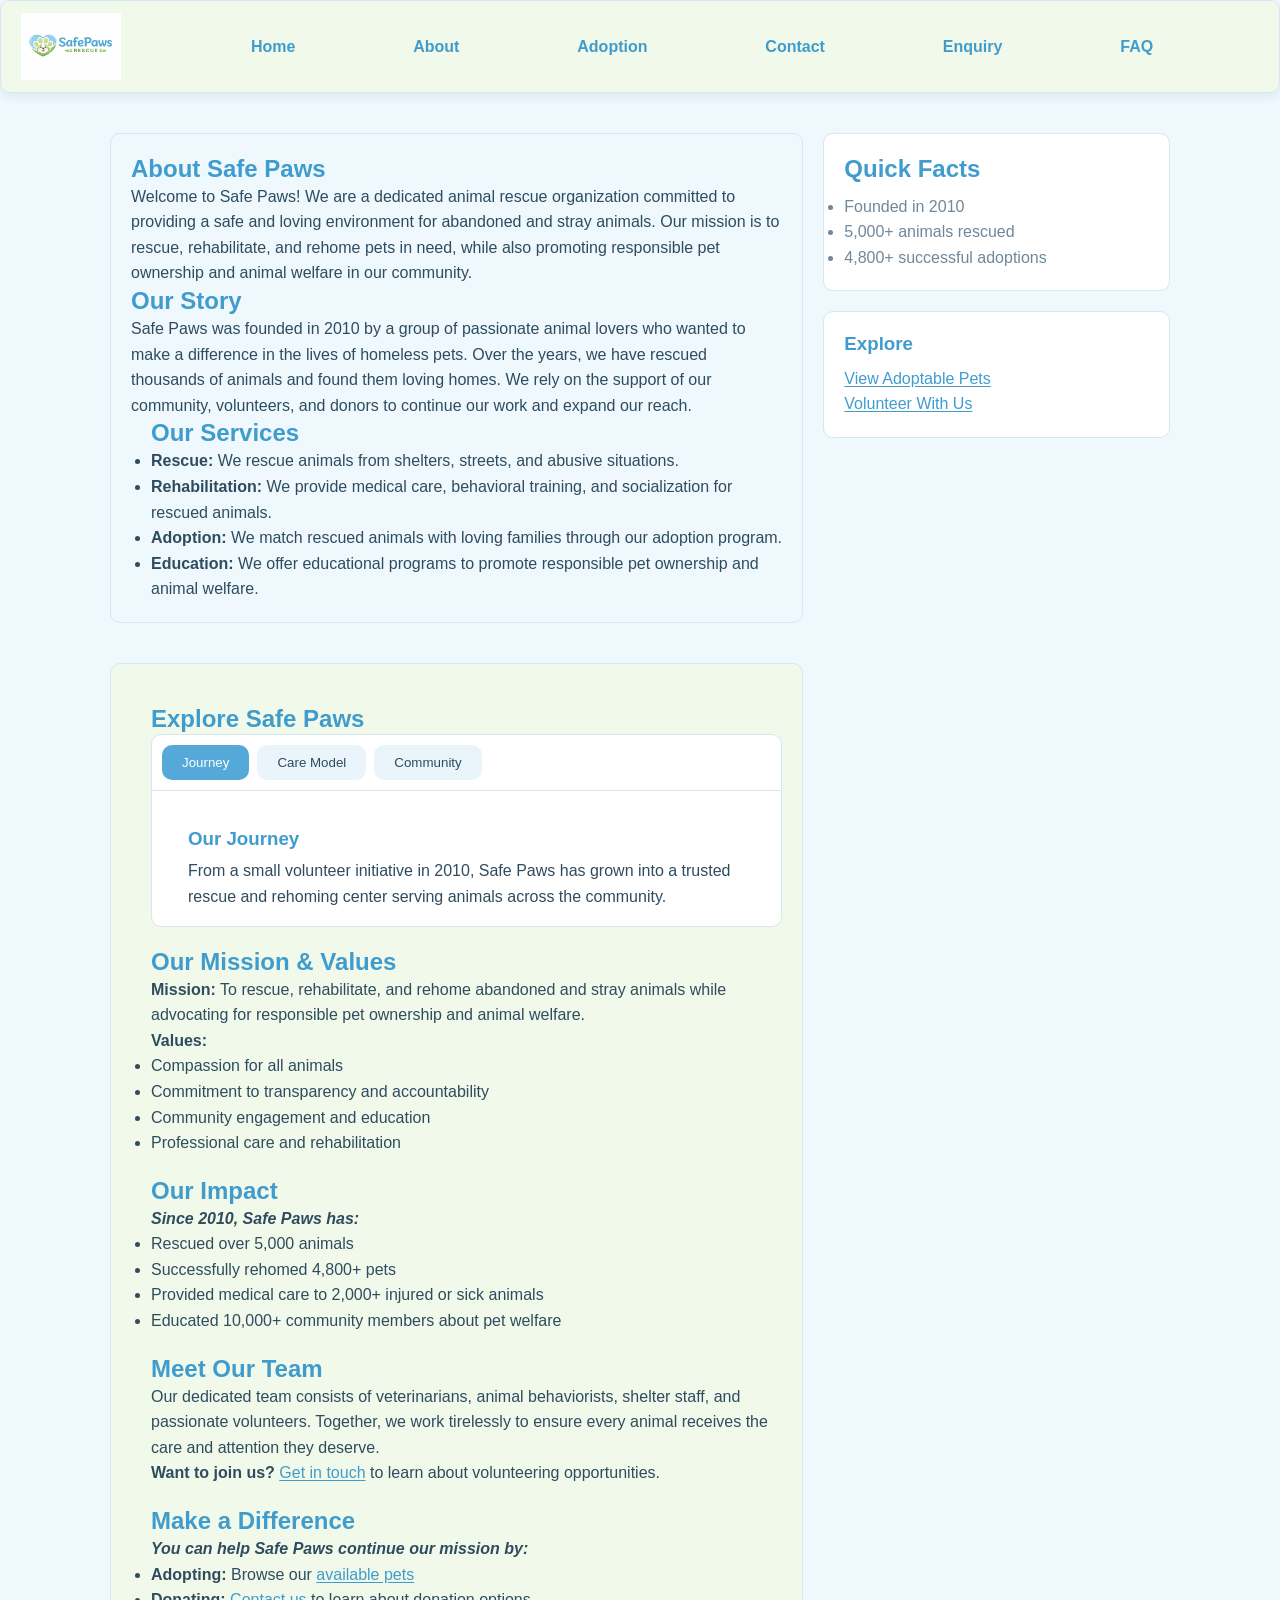
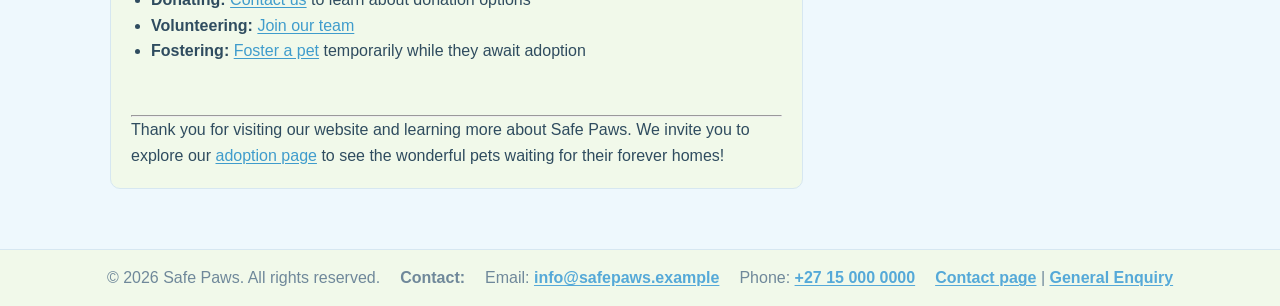
==== commit 22b309cc: "SEO update" ====
--- a/about.html
+++ b/about.html
@@ -3,26 +3,16 @@
 <head>
     <meta charset="UTF-8">
     <meta name="viewport" content="width=device-width, initial-scale=1.0">
+    <meta name="description" content="Learn about Safe Paws, our rescue mission, pet rehabilitation services, adoption support, and community impact in South Africa.">
+    <meta name="keywords" content="about Safe Paws, animal rescue mission, pet rehabilitation, adoption services, volunteer animal shelter">
+    <link rel="canonical" href="https://mamabologtub.github.io/safe-paws/about.html">
     <link rel="icon" href="./images/favicon.ico" type="image/x-icon">
     <link rel="stylesheet" href="./css/base.css">
     <link rel="stylesheet" href="./css/about.css">
-    <title>About</title>
+    <title>About Safe Paws | Animal Rescue and Pet Adoption Mission</title>
 </head>
 <body>
-    <!-- Site header and primary navigation -->
-    <header class="navbar">
-        <img src="./images/SafePaws_Logo.png" alt="Safe Paws Logo" height="50" width="100" class="logo">
-        <nav aria-label="Main navigation">
-            <ul>
-                <li><a href="index.html">Home</a></li>
-                <li><a href="about.html" aria-current="page">About</a></li>
-                <li><a href="adoption.html">Adoption</a></li>
-                <li><a href="contact.html">Contact</a></li>
-                <li><a href="enquiry.html">Enquiry</a></li>
-                <li><a href="faq.html">FAQ</a></li>
-            </ul>
-        </nav>
-    </header>
+    <div data-component="header"></div>
     <div class="container">
 
     <!-- Main page layout -->
@@ -141,14 +131,7 @@
     </main>
 
 </div>
-<!-- Site footer with contact shortcuts -->
-<footer class="footer">
-    <p>&copy; 2026 Safe Paws. All rights reserved.</p>
-    <p><strong>Contact:</strong></p>
-    <p>Email: <a href="mailto:info@safepaws.example">info@safepaws.example</a></p>
-    <p>Phone: <a href="tel:+27110000000">+27 11 000 0000</a></p>
-    <p><a href="contact.html">Contact page</a> | <a href="enquiry.html">General Enquiry</a></p>
-</footer>
+<div data-component="footer"></div>
 <script src="./js/main.js" defer></script>
 </body>
 </html>
--- a/css/base.css
+++ b/css/base.css
@@ -182,11 +182,15 @@
   justify-content: flex-start;
   align-items: center;
   gap: 24px;
+  position: sticky;
+  top: 0;
+  z-index: 1000;
   background: var(--soft-green);
   border: 1px solid var(--border-color);
   border-radius: var(--radius);
   padding: 12px 20px;
   margin-bottom: 20px;
+  box-shadow: 0 4px 10px rgba(41, 71, 90, 0.08);
 }
 
 .navbar .logo {
